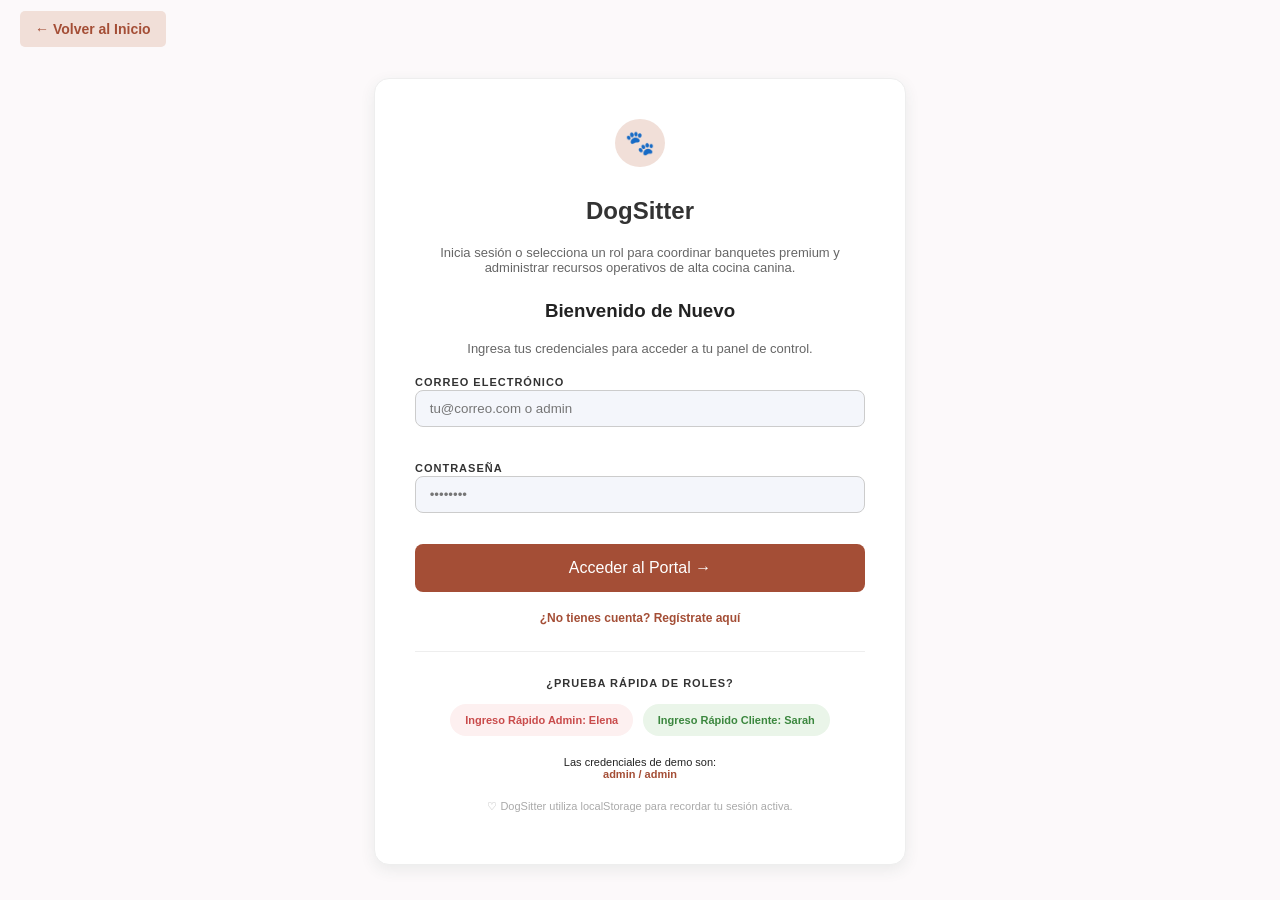
==== login.html @ 1c1cb8d1 "Se añade index y login" ====
<!DOCTYPE html>
<html lang="es">

<head>
    <meta charset="UTF-8">
    <title>Ingresar Portal - DogSitter</title>
    <link rel="stylesheet" href="css/style.css">
</head>

<body class="fondo-login">
    <div class="boton-volver">
        <a href="index.html">&larr; Volver al Inicio</a>
    </div>

    <main class="contenedor-login">
        <div class="tarjeta-login">

            <div class="logo-centrado">
                <span class="icono-pata">🐾</span>
                <h2>DogSitter</h2>
            </div>

            <p class="texto-pequeno texto-centrado">Inicia sesión o selecciona un rol para coordinar banquetes premium y
                administrar recursos operativos de alta cocina canina.</p>

            <h3 class="texto-centrado espacio-arriba">Bienvenido de Nuevo</h3>
            <p class="texto-pequeno texto-centrado">Ingresa tus credenciales para acceder a tu panel de control.</p>

            <form action="index.html" method="GET" class="formulario-login">
                <p>
                    <label for="email" class="etiqueta-pequena">CORREO ELECTRÓNICO</label><br>
                    <input type="text" id="email" name="email" placeholder=" tu@correo.com o admin" required>
                </p>

                <p>
                    <label for="password" class="etiqueta-pequena">CONTRASEÑA</label><br>
                    <input type="password" id="password" name="password" placeholder=" ••••••••" required>
                </p>

                <p>
                    <button type="submit" class="boton-primario boton-ancho">Acceder al Portal &rarr;</button>
                </p>
            </form>

            <div class="link-registro">
                <a href="#">¿No tienes cuenta? Regístrate aquí</a>
            </div>

            <hr class="linea-separadora">

            <p class="etiqueta-pequena texto-centrado">¿PRUEBA RÁPIDA DE ROLES?</p>

            <div class="botones-rapidos">
                <button class="boton-admin">Ingreso Rápido Admin: Elena</button>
                <button class="boton-cliente">Ingreso Rápido Cliente: Sarah</button>
            </div>

            <p class="texto-muy-pequeno texto-centrado">Las credenciales de demo son:<br><span class="texto-rojo">admin
                    / admin</span></p>

            <p class="texto-muy-pequeno texto-centrado texto-gris">♡ DogSitter utiliza localStorage para recordar tu
                sesión activa.</p>

        </div>

    </main>

</body>

</html>
---- css/style.css ----
body {
    font-family: Arial, sans-serif;
    background-color: #fbfbfb;
    color: #222222;
    margin: 20px;
}

header {
    background-color: white;
    padding: 20px;
    border: 1px solid #cccccc;
    text-align: center;
}

#logo {
    color: #a44e36;
    margin-bottom: 15px;
}

.etiqueta {
    background-color: #f1dfd8;
    color: #a44e36;
    font-size: 14px;
    padding: 5px 10px;
    border-radius: 5px;
}

nav a {
    text-decoration: none;
    color: #444444;
    margin: 0 10px;
    font-size: 18px;
}

nav a:hover {
    color: #a44e36;
}

.boton-primario {
    background-color: #a44e36;
    color: white;
    padding: 10px 20px;
    text-decoration: none;
    border: none;
    font-size: 16px;
    cursor: pointer;
}

.boton-secundario {
    background-color: #e2e8f0;
    color: #333333;
    padding: 10px 20px;
    text-decoration: none;
    border: none;
    font-size: 16px;
    cursor: pointer;
}

.subtitulo {
    color: #a44e36;
    font-weight: bold;
    background-color: #f1dfd8;
    display: inline-block;
    padding: 5px 10px;
}

.resaltado {
    color: #a44e36;
}

.columna-texto {
    width: 45%;
    display: inline-block;
    vertical-align: top;
    margin-right: 4%;
}

.columna-imagen {
    width: 45%;
    display: inline-block;
    vertical-align: top;
}

.columna-imagen img {
    border: 5px solid #ffffff;
}

.informacion-extra {
    background-color: white;
    border: 1px solid #dddddd;
    padding: 15px;
    margin-top: 10px;
}

section {
    background-color: white;
    padding: 30px;
    margin-top: 20px;
    margin-bottom: 20px;
    border: 1px solid #eeeeee;
}

h2 {
    color: #333333;
}

input {
    padding: 10px;
    width: 300px;
    margin-bottom: 15px;
    border: 1px solid #cccccc;
}

footer {
    text-align: center;
    background-color: #333333;
    color: white;
    padding: 20px;
    margin-top: 30px;
}

.fondo-login {
    background-color: #fcf9fa;
    margin: 0;
    padding: 20px;
}

.boton-volver {
    margin-bottom: 40px;
}

.boton-volver a {
    background-color: #f1dfd8;
    color: #a44e36;
    padding: 10px 15px;
    text-decoration: none;
    border-radius: 5px;
    font-size: 14px;
    font-weight: bold;
}

.contenedor-login {
    text-align: center;
}

.tarjeta-login {
    background-color: white;
    width: 450px;
    display: inline-block;
    text-align: left;
    padding: 40px;
    border-radius: 15px;
    border: 1px solid #eeeeee;
    box-shadow: 0px 5px 15px #eaeaea;
}

.logo-centrado {
    text-align: center;
    color: #a44e36;
    margin-bottom: 15px;
}

.icono-pata {
    font-size: 24px;
    background-color: #f1dfd8;
    padding: 10px;
    border-radius: 50%;
    display: inline-block;
    margin-bottom: 10px;
}

.texto-centrado {
    text-align: center;
}

.texto-pequeno {
    font-size: 13px;
    color: #666666;
    margin-bottom: 15px;
}

.espacio-arriba {
    margin-top: 25px;
}

.etiqueta-pequena {
    font-size: 11px;
    font-weight: bold;
    color: #333333;
    letter-spacing: 1px;
}

.formulario-login input {
    width: 100%;
    background-color: #f4f6fb;
    border-radius: 8px;
    box-sizing: border-box;
}

.boton-ancho {
    width: 100%;
    border-radius: 8px;
    padding: 15px;
}

.link-registro {
    text-align: center;
    margin-top: 15px;
}

.link-registro a {
    color: #a44e36;
    font-size: 12px;
    text-decoration: none;
    font-weight: bold;
}

.linea-separadora {
    border: 0;
    border-top: 1px solid #eeeeee;
    margin: 25px 0;
}

.botones-rapidos {
    text-align: center;
    margin-top: 15px;
}

.boton-admin {
    background-color: #fdf0f0;
    color: #c94b4b;
    border: none;
    padding: 10px 15px;
    border-radius: 20px;
    font-size: 11px;
    font-weight: bold;
    margin-right: 5px;
    cursor: pointer;
}

.boton-cliente {
    background-color: #eaf5e9;
    color: #3b873e;
    border: none;
    padding: 10px 15px;
    border-radius: 20px;
    font-size: 11px;
    font-weight: bold;
    cursor: pointer;
}

.texto-muy-pequeno {
    font-size: 11px;
    margin-top: 20px;
}

.texto-rojo {
    color: #a44e36;
    font-weight: bold;
}

.texto-gris {
    color: #aaaaaa;
}
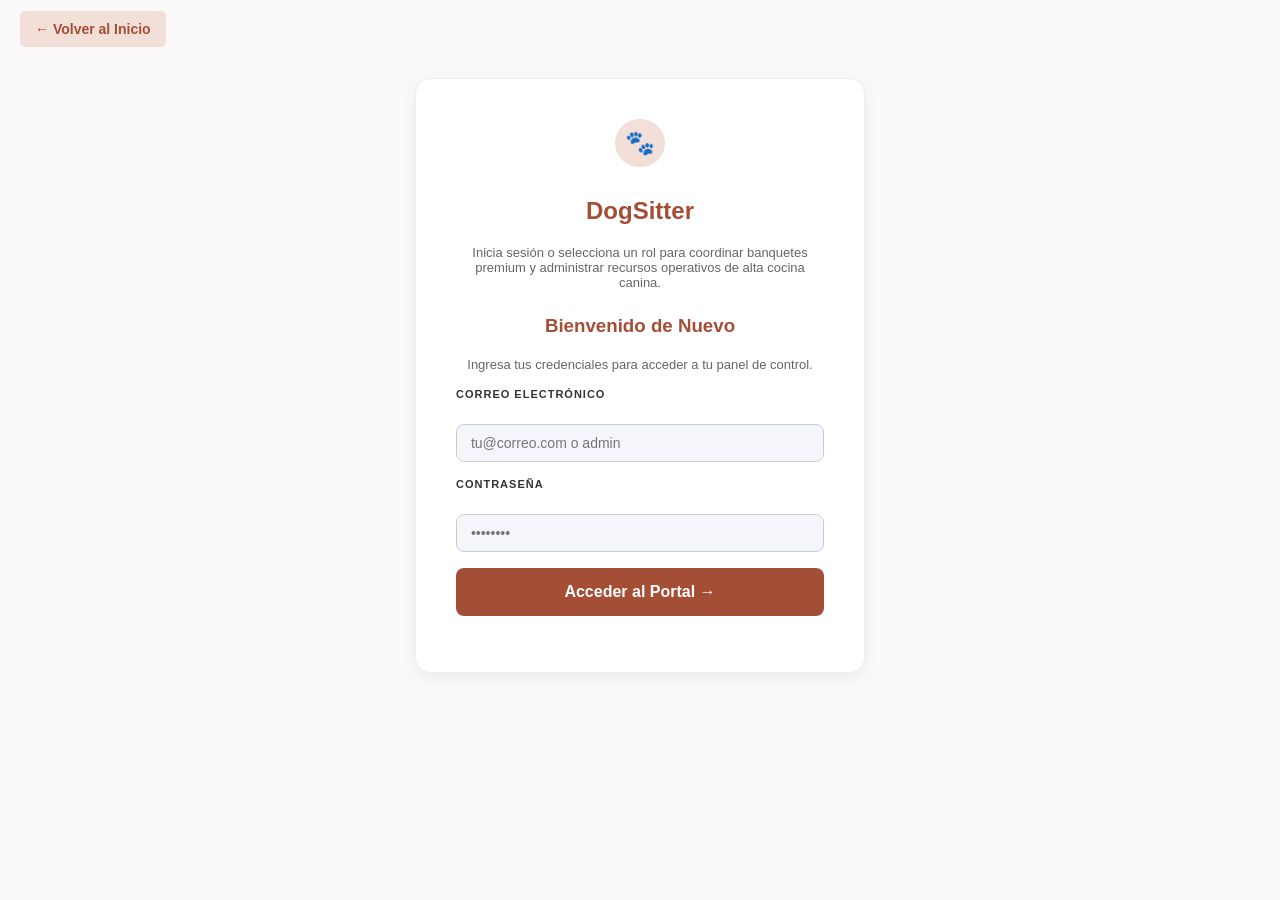
==== commit cab4a46e: "feat: unificar estilos css, navegacion y limpieza de login" ====
--- a/login.html
+++ b/login.html
@@ -41,26 +41,6 @@
                     <button type="submit" class="boton-primario boton-ancho">Acceder al Portal &rarr;</button>
                 </p>
             </form>
-
-            <div class="link-registro">
-                <a href="#">¿No tienes cuenta? Regístrate aquí</a>
-            </div>
-
-            <hr class="linea-separadora">
-
-            <p class="etiqueta-pequena texto-centrado">¿PRUEBA RÁPIDA DE ROLES?</p>
-
-            <div class="botones-rapidos">
-                <button class="boton-admin">Ingreso Rápido Admin: Elena</button>
-                <button class="boton-cliente">Ingreso Rápido Cliente: Sarah</button>
-            </div>
-
-            <p class="texto-muy-pequeno texto-centrado">Las credenciales de demo son:<br><span class="texto-rojo">admin
-                    / admin</span></p>
-
-            <p class="texto-muy-pequeno texto-centrado texto-gris">♡ DogSitter utiliza localStorage para recordar tu
-                sesión activa.</p>
-
         </div>
 
     </main>
--- a/css/style.css
+++ b/css/style.css
@@ -1,3 +1,10 @@
+/* ==========================================================
+   ESTILOS GENERALES Y BASE
+   ========================================================== */
+* {
+    box-sizing: border-box;
+}
+
 body {
     font-family: Arial, sans-serif;
     background-color: #fbfbfb;
@@ -5,6 +12,9 @@
     margin: 20px;
 }
 
+/* ==========================================================
+   HEADER Y NAVEGACIÓN (INDEX)
+   ========================================================== */
 header {
     background-color: white;
     padding: 20px;
@@ -17,14 +27,6 @@
     margin-bottom: 15px;
 }
 
-.etiqueta {
-    background-color: #f1dfd8;
-    color: #a44e36;
-    font-size: 14px;
-    padding: 5px 10px;
-    border-radius: 5px;
-}
-
 nav a {
     text-decoration: none;
     color: #444444;
@@ -36,7 +38,50 @@
     color: #a44e36;
 }
 
-.boton-primario {
+.etiqueta {
+    background-color: #f1dfd8;
+    color: #a44e36;
+    font-size: 14px;
+    padding: 5px 10px;
+    border-radius: 5px;
+}
+
+/* ==========================================================
+   PESTAÑAS DE NAVEGACIÓN (RESERVA)
+   ========================================================== */
+.menu-navegacion {
+    display: flex;
+    justify-content: center;
+    gap: 10px;
+    margin-bottom: 25px;
+    flex-wrap: wrap;
+}
+
+.menu-navegacion a {
+    text-decoration: none;
+    padding: 8px 16px;
+    border-radius: 6px;
+    background-color: #f1dfd8;
+    color: #a44e36;
+    font-weight: bold;
+    font-size: 14px;
+    transition: 0.2s;
+}
+
+.menu-navegacion a:hover {
+    background-color: #e5cbbf;
+}
+
+.menu-navegacion a.activo {
+    background-color: #a44e36;
+    color: #ffffff;
+}
+
+/* ==========================================================
+   BOTONES
+   ========================================================== */
+.boton-primario,
+.btn-primary {
     background-color: #a44e36;
     color: white;
     padding: 10px 20px;
@@ -44,6 +89,19 @@
     border: none;
     font-size: 16px;
     cursor: pointer;
+    border-radius: 6px;
+    font-weight: bold;
+    transition: background-color 0.2s ease;
+}
+
+.boton-primario:hover,
+.btn-primary:hover {
+    background-color: #8a3d29;
+}
+
+.btn {
+    width: 100%;
+    padding: 12px;
 }
 
 .boton-secundario {
@@ -56,6 +114,79 @@
     cursor: pointer;
 }
 
+/* ==========================================================
+   CONTENEDOR Y ESTRUCTURA (RESERVA)
+   ========================================================== */
+.container {
+    background-color: #ffffff;
+    max-width: 650px;
+    margin: 20px auto;
+    padding: 30px;
+    border-radius: 15px;
+    border: 1px solid #eeeeee;
+    box-shadow: 0px 5px 15px #eaeaea;
+}
+
+.row {
+    display: flex;
+    gap: 15px;
+    flex-wrap: wrap;
+}
+
+.col-md-4,
+.col-md-6 {
+    flex: 1;
+    min-width: 150px;
+}
+
+.mb-3 {
+    margin-bottom: 15px;
+}
+
+.mb-5 {
+    margin-bottom: 30px;
+}
+
+.text-center {
+    text-align: center;
+}
+
+/* ==========================================================
+   FORMULARIOS Y CAMPOS
+   ========================================================== */
+label {
+    display: block;
+    margin-bottom: 6px;
+    font-size: 14px;
+    font-weight: bold;
+    color: #333333;
+}
+
+input {
+    width: 100%;
+    padding: 10px;
+    border: 1px solid #cccccc;
+    border-radius: 6px;
+    font-size: 14px;
+    outline: none;
+    background-color: #ffffff;
+}
+
+input:focus {
+    border-color: #a44e36;
+}
+
+.mensaje_error {
+    display: block;
+    color: #c94b4b;
+    font-size: 12px;
+    margin-top: 4px;
+    min-height: 16px;
+}
+
+/* ==========================================================
+   PÁGINA PRINCIPAL (INDEX)
+   ========================================================== */
 .subtitulo {
     color: #a44e36;
     font-weight: bold;
@@ -100,15 +231,10 @@
     border: 1px solid #eeeeee;
 }
 
-h2 {
-    color: #333333;
-}
-
-input {
-    padding: 10px;
-    width: 300px;
-    margin-bottom: 15px;
-    border: 1px solid #cccccc;
+h2, h3 {
+    color: #a44e36;
+    text-align: center;
+    margin-bottom: 20px;
 }
 
 footer {
@@ -119,6 +245,9 @@
     margin-top: 30px;
 }
 
+/* ==========================================================
+   PÁGINA DE LOGIN
+   ========================================================== */
 .fondo-login {
     background-color: #fcf9fa;
     margin: 0;
@@ -203,62 +332,11 @@
     padding: 15px;
 }
 
-.link-registro {
-    text-align: center;
-    margin-top: 15px;
-}
-
-.link-registro a {
-    color: #a44e36;
-    font-size: 12px;
-    text-decoration: none;
-    font-weight: bold;
-}
-
-.linea-separadora {
-    border: 0;
-    border-top: 1px solid #eeeeee;
-    margin: 25px 0;
-}
-
-.botones-rapidos {
-    text-align: center;
-    margin-top: 15px;
-}
-
-.boton-admin {
-    background-color: #fdf0f0;
-    color: #c94b4b;
+/* ==========================================================
+   MULTIMEDIA
+   ========================================================== */
+iframe {
+    max-width: 100%;
     border: none;
-    padding: 10px 15px;
-    border-radius: 20px;
-    font-size: 11px;
-    font-weight: bold;
-    margin-right: 5px;
-    cursor: pointer;
-}
-
-.boton-cliente {
-    background-color: #eaf5e9;
-    color: #3b873e;
-    border: none;
-    padding: 10px 15px;
-    border-radius: 20px;
-    font-size: 11px;
-    font-weight: bold;
-    cursor: pointer;
-}
-
-.texto-muy-pequeno {
-    font-size: 11px;
-    margin-top: 20px;
-}
-
-.texto-rojo {
-    color: #a44e36;
-    font-weight: bold;
-}
-
-.texto-gris {
-    color: #aaaaaa;
-}
+    border-radius: 8px;
+}
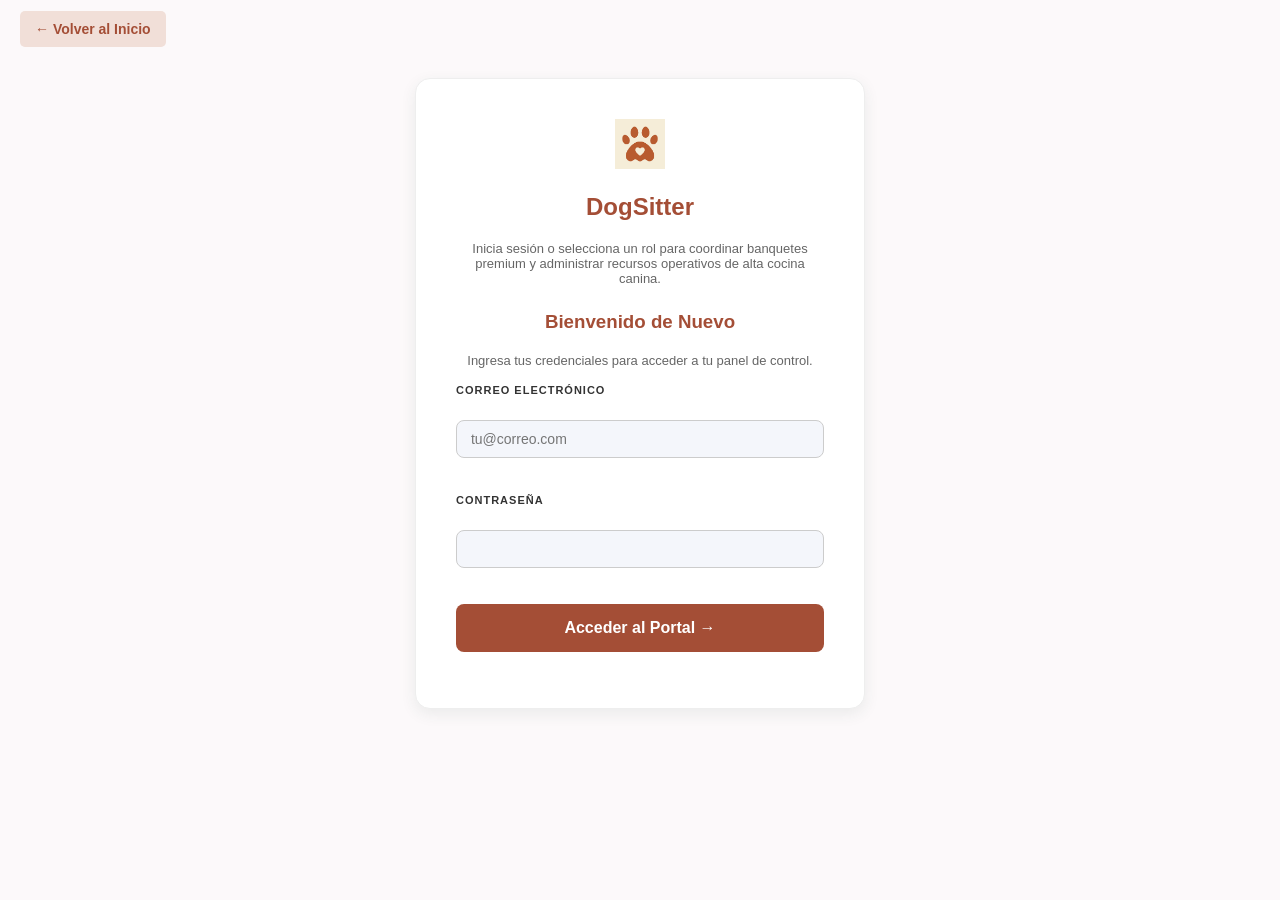
==== commit 9e6a09a4: "Se añade logo" ====
--- a/login.html
+++ b/login.html
@@ -16,7 +16,7 @@
         <div class="tarjeta-login">
 
             <div class="logo-centrado">
-                <span class="icono-pata">🐾</span>
+                <span class="icono"><img src="img/logo.png" alt="Logo DogSitter" width="50px"></span>
                 <h2>DogSitter</h2>
             </div>
 
@@ -26,15 +26,17 @@
             <h3 class="texto-centrado espacio-arriba">Bienvenido de Nuevo</h3>
             <p class="texto-pequeno texto-centrado">Ingresa tus credenciales para acceder a tu panel de control.</p>
 
-            <form action="index.html" method="GET" class="formulario-login">
+            <form action="index.html" method="GET" id="loginForm" class="formulario-login">
                 <p>
                     <label for="email" class="etiqueta-pequena">CORREO ELECTRÓNICO</label><br>
-                    <input type="text" id="email" name="email" placeholder=" tu@correo.com o admin" required>
+                    <input type="text" id="email" name="email" placeholder=" tu@correo.com">
+                    <span id="mensaje_email" class="mensaje_error"></span>
                 </p>
 
                 <p>
                     <label for="password" class="etiqueta-pequena">CONTRASEÑA</label><br>
-                    <input type="password" id="password" name="password" placeholder=" ••••••••" required>
+                    <input type="password" id="password" name="password">
+                    <span id="mensaje_password" class="mensaje_error"></span>
                 </p>
 
                 <p>
@@ -44,7 +46,7 @@
         </div>
 
     </main>
-
+    <script src="script.js"></script>
 </body>
 
 </html>
--- a/css/style.css
+++ b/css/style.css
@@ -231,7 +231,8 @@
     border: 1px solid #eeeeee;
 }
 
-h2, h3 {
+h2,
+h3 {
     color: #a44e36;
     text-align: center;
     margin-bottom: 20px;
@@ -339,4 +340,4 @@
     max-width: 100%;
     border: none;
     border-radius: 8px;
-}
+}
